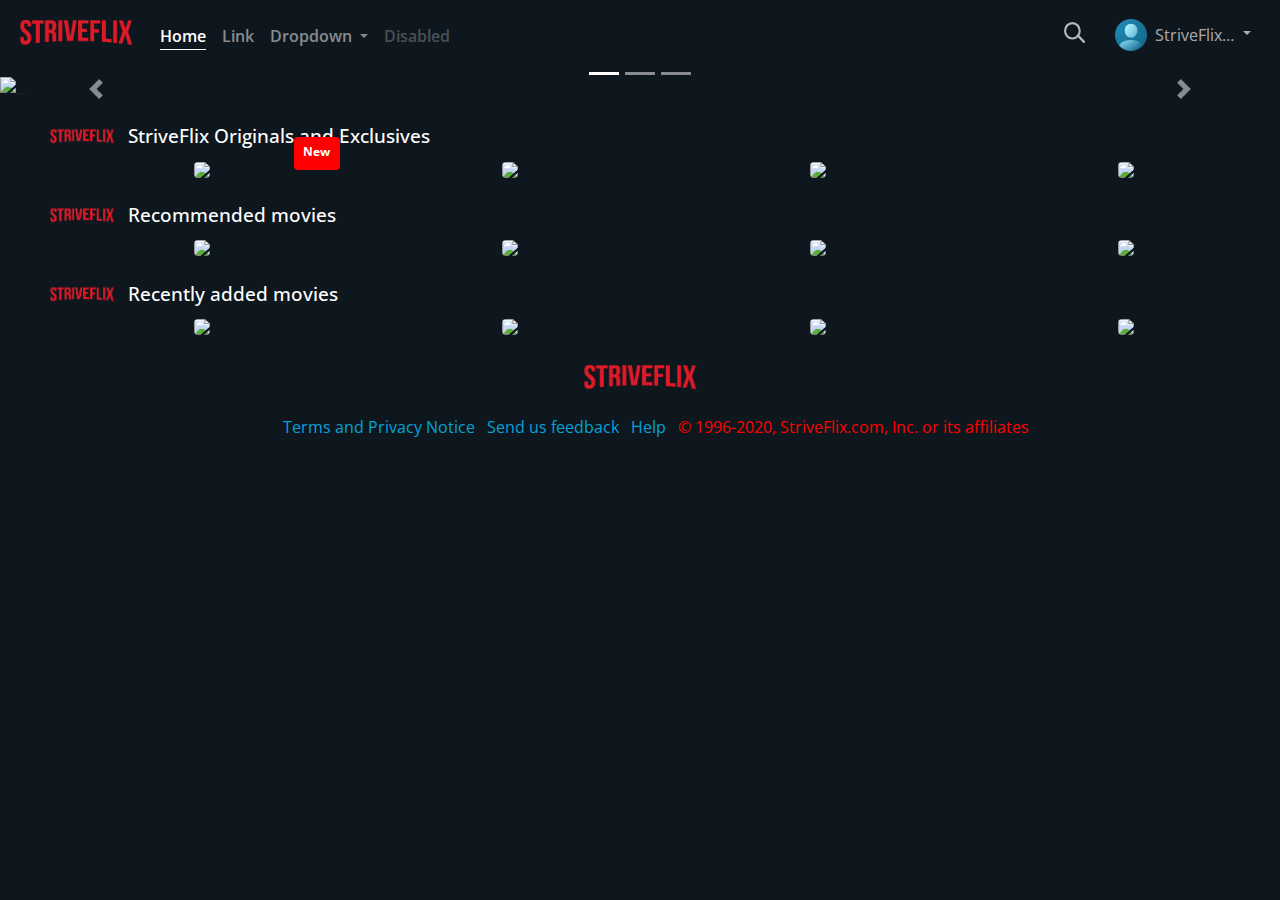
==== homepage/index.html @ d41bb5f8 "new update" ====
<!DOCTYPE html>
<html lang="en">
  <head>
    <meta charset="UTF-8" />
    <meta name="viewport" content="width=device-width, initial-scale=1.0" />
    <title>StriveFlix</title>
    <link
      rel="stylesheet"
      href="https://stackpath.bootstrapcdn.com/bootstrap/4.4.1/css/bootstrap.min.css"
      integrity="sha384-Vkoo8x4CGsO3+Hhxv8T/Q5PaXtkKtu6ug5TOeNV6gBiFeWPGFN9MuhOf23Q9Ifjh"
      crossorigin="anonymous"
    />
    <link rel="stylesheet" href="style.css" />
  </head>

  <body>
    <nav class="navbar navbar-expand-lg navbar-dark strive-nav-bg">
      <a class="navbar-brand" href="#">
        <img src="/images/LOGO.png" width="120" />
      </a>
      <button
        class="navbar-toggler"
        type="button"
        data-toggle="collapse"
        data-target="#navbarSupportedContent"
        aria-controls="navbarSupportedContent"
        aria-expanded="false"
        aria-label="Toggle navigation"
      >
        <span class="navbar-toggler-icon"></span>
      </button>

      <div class="collapse navbar-collapse" id="navbarSupportedContent">
        <ul class="navbar-nav mr-auto">
          <li class="nav-item active">
            <a class="nav-link" href="#"
              >Home <span class="sr-only">(current)</span></a
            >
          </li>
          <li class="nav-item">
            <a class="nav-link" href="#">Link</a>
          </li>
          <li class="nav-item dropdown">
            <a
              class="nav-link dropdown-toggle"
              href="#"
              id="navbarDropdown"
              role="button"
              data-toggle="dropdown"
              aria-haspopup="true"
              aria-expanded="false"
            >
              Dropdown
            </a>
            <div class="dropdown-menu" aria-labelledby="navbarDropdown">
              <a class="dropdown-item" href="#">Action</a>
              <a class="dropdown-item" href="#">Another action</a>
              <div class="dropdown-divider"></div>
              <a class="dropdown-item" href="#">Something else here</a>
            </div>
          </li>
          <li class="nav-item">
            <a
              class="nav-link disabled"
              href="#"
              tabindex="-1"
              aria-disabled="true"
              >Disabled</a
            >
          </li>
        </ul>

        <img src="images/lens.svg" class="mr-3" width="22" height="22" />
        <div class="btn-group">
          <button
            type="button"
            class="btn btn-ghost dropdown-toggle"
            data-toggle="dropdown"
            aria-haspopup="true"
            aria-expanded="false"
          >
            <img src="images/adult-1.png" class="mr-1" width="32px" />
            <span>StriveFlix user</span>
          </button>
          <div class="dropdown-menu dropdown-menu-right">
            <button class="dropdown-item" type="button">Action</button>
            <button class="dropdown-item" type="button">Another action</button>
            <button class="dropdown-item" type="button">
              Something else here
            </button>
          </div>
        </div>
      </div>
    </nav>

    <div
      id="carouselExampleIndicators"
      class="carousel slide"
      data-ride="carousel"
    >
      <ol class="carousel-indicators">
        <li
          data-target="#carouselExampleIndicators"
          data-slide-to="0"
          class="active"
        ></li>
        <li data-target="#carouselExampleIndicators" data-slide-to="1"></li>
        <li data-target="#carouselExampleIndicators" data-slide-to="2"></li>
      </ol>
      <div class="carousel-inner">
        <div class="carousel-item active">
          <img src="./carousel/slide1.jpg" class="d-block w-100" alt="..." />
        </div>
        <div class="carousel-item">
          <img src="./carousel/slide2.jpg" class="d-block w-100" alt="..." />
        </div>
        <div class="carousel-item">
          <img src="./carousel/slide3.jpg" class="d-block w-100" alt="..." />
        </div>
      </div>
      <a
        class="carousel-control-prev"
        href="#carouselExampleIndicators"
        role="button"
        data-slide="prev"
      >
        <span class="carousel-control-prev-icon" aria-hidden="true"></span>
        <span class="sr-only">Previous</span>
      </a>
      <a
        class="carousel-control-next"
        href="#carouselExampleIndicators"
        role="button"
        data-slide="next"
      >
        <span class="carousel-control-next-icon" aria-hidden="true"></span>
        <span class="sr-only">Next</span>
      </a>
    </div>
    <main class="container-fluid pl-5 pr-0">
      <img class="prime-logo mb-2 mr-2" src="./images/LOGO.png" />
      <h3 class="mt-4 text-white">StriveFlix Originals and Exclusives</h3>
      <div
        class="row no-gutters row-cols-1 row-cols-sm-2 row-cols-md-3 row-cols-lg-4 mb-4"
      >
        <div class="col text-center mb-3 mb-lg-0 px-1">
          <img class="img-fluid rounded" src="movies/1-1.jpg" />
          <span class="little-element badge">New</span>
        </div>
        <div class="col text-center mb-3 mb-lg-0 px-1">
          <img class="img-fluid rounded" src="movies/1-2.jpg" />
        </div>
        <div class="col text-center mb-3 mb-lg-0 px-1">
          <img class="img-fluid rounded" src="movies/1-3.jpg" />
        </div>
        <div class="col text-center mb-3 mb-lg-0 px-1">
          <img class="img-fluid rounded" src="movies/1-4.jpg" />
        </div>
      </div>
      <img class="prime-logo mb-2 mr-2" src="./images/LOGO.png" />
      <h3 class="text-white">Recommended movies</h3>
      <div
        class="row no-gutters row-cols-1 row-cols-sm-2 row-cols-md-3 row-cols-lg-4 mb-4"
      >
        <div class="col text-center mb-3 mb-lg-0 px-1">
          <img class="img-fluid rounded" src="movies/2-1.jpg" />
        </div>
        <div class="col text-center mb-3 mb-lg-0 px-1">
          <img class="img-fluid rounded" src="movies/2-2.jpg" />
        </div>
        <div class="col text-center mb-3 mb-lg-0 px-1">
          <img class="img-fluid rounded" src="movies/2-3.jpg" />
        </div>
        <div class="col text-center mb-3 mb-lg-0 px-1">
          <img class="img-fluid rounded" src="movies/2-4.jpg" />
        </div>
      </div>
      <img class="prime-logo mb-2 mr-2" src="./images/LOGO.png" />
      <h3 class="text-white">Recently added movies</h3>
      <div
        class="row no-gutters row-cols-1 row-cols-sm-2 row-cols-md-3 row-cols-lg-4 mb-4"
      >
        <div class="col text-center mb-3 mb-lg-0 px-1">
          <img class="img-fluid rounded" src="movies/3-1.jpg" />
        </div>
        <div class="col text-center mb-3 mb-lg-0 px-1">
          <img class="img-fluid rounded" src="movies/3-2.jpg" />
        </div>
        <div class="col text-center mb-3 mb-lg-0 px-1">
          <img class="img-fluid rounded" src="movies/3-3.jpg" />
        </div>
        <div class="col text-center mb-3 mb-lg-0 px-1">
          <img class="img-fluid rounded" src="movies/3-4.jpg" />
        </div>
      </div>
    </main>
    <footer>
      <div class="footer-logo"></div>
      <ul>
        <a href="#"><li>Terms and Privacy Notice</li></a>
        <a href="#">
          <li>Send us feedback</li>
        </a>
        <a href="#"><li>Help</li></a>
        <li>© 1996-2020, StriveFlix.com, Inc. or its affiliates</li>
      </ul>
    </footer>
    <script
      src="https://code.jquery.com/jquery-3.4.1.slim.min.js"
      integrity="sha384-J6qa4849blE2+poT4WnyKhv5vZF5SrPo0iEjwBvKU7imGFAV0wwj1yYfoRSJoZ+n"
      crossorigin="anonymous"
    ></script>
    <script
      src="https://cdn.jsdelivr.net/npm/popper.js@1.16.0/dist/umd/popper.min.js"
      integrity="sha384-Q6E9RHvbIyZFJoft+2mJbHaEWldlvI9IOYy5n3zV9zzTtmI3UksdQRVvoxMfooAo"
      crossorigin="anonymous"
    ></script>
    <script
      src="https://stackpath.bootstrapcdn.com/bootstrap/4.4.1/js/bootstrap.min.js"
      integrity="sha384-wfSDF2E50Y2D1uUdj0O3uMBJnjuUD4Ih7YwaYd1iqfktj0Uod8GCExl3Og8ifwB6"
      crossorigin="anonymous"
    ></script>
  </body>
</html>
---- homepage/style.css ----
@import url("https://fonts.googleapis.com/css2?family=Open+Sans:ital,wght@0,600;1,400&display=swap");

body {
  font-family: "Open Sans", sans-serif;
  background: #0f171e;
}

h3 {
  font-size: 19px;
  display: inline-block;
}

a {
  color: #01a3db;
}

a:hover {
  color: #14b5eb;
}

.prime-logo {
  height: 19px;
  position: relative;
  top: 2px;
}

.strive-nav-bg {
  background-color: #0f171e;
}

.navbar {
  position: fixed;
  top: 0;
  left: 0;
  right: 0;
  z-index: 3;
}

.carousel {
  margin-top: 77px;
}

nav .dropdown-toggle {
  color: rgba(255, 255, 255, 0.65);
}
nav .dropdown-toggle:hover,
nav .dropdown-toggle:focus {
  color: white;
}

/* user account btn */
.btn-ghost.dropdown-toggle span {
  display: inline-block;
  width: 80px;
  position: relative;
  top: 0.5rem;
  text-overflow: ellipsis; /*truncates the text over 80px overflow with three ...*/
  white-space: nowrap;
  overflow: hidden;
}

.nav-link {
  font-weight: 600;
}

.navbar-expand-lg .nav-item .nav-link {
  padding-left: 0;
  padding-right: 0;
  padding-bottom: 0.05rem;
  margin: 8px;
}

.navbar-expand-lg .nav-item.active .nav-link {
  border-bottom: 1px solid white;
}

.little-element {
  color: white;
  background: red;
  position: absolute;
  bottom: 10px;
  right: 16px;
  height: 33px;
  padding: 0.6rem;
}

footer {
  text-align: center;
}

footer .footer-logo {
  display: inline-block;
  width: 120px;
  height: 48px;
  background-image: url("./images/LOGO.png");
  background-repeat: no-repeat;
  background-size: contain;
}

footer ul {
  list-style: none;
}
footer ul li {
  display: inline-block;
  margin-right: 0.5rem;
}

footer ul:last-of-type {
  color: red;
}
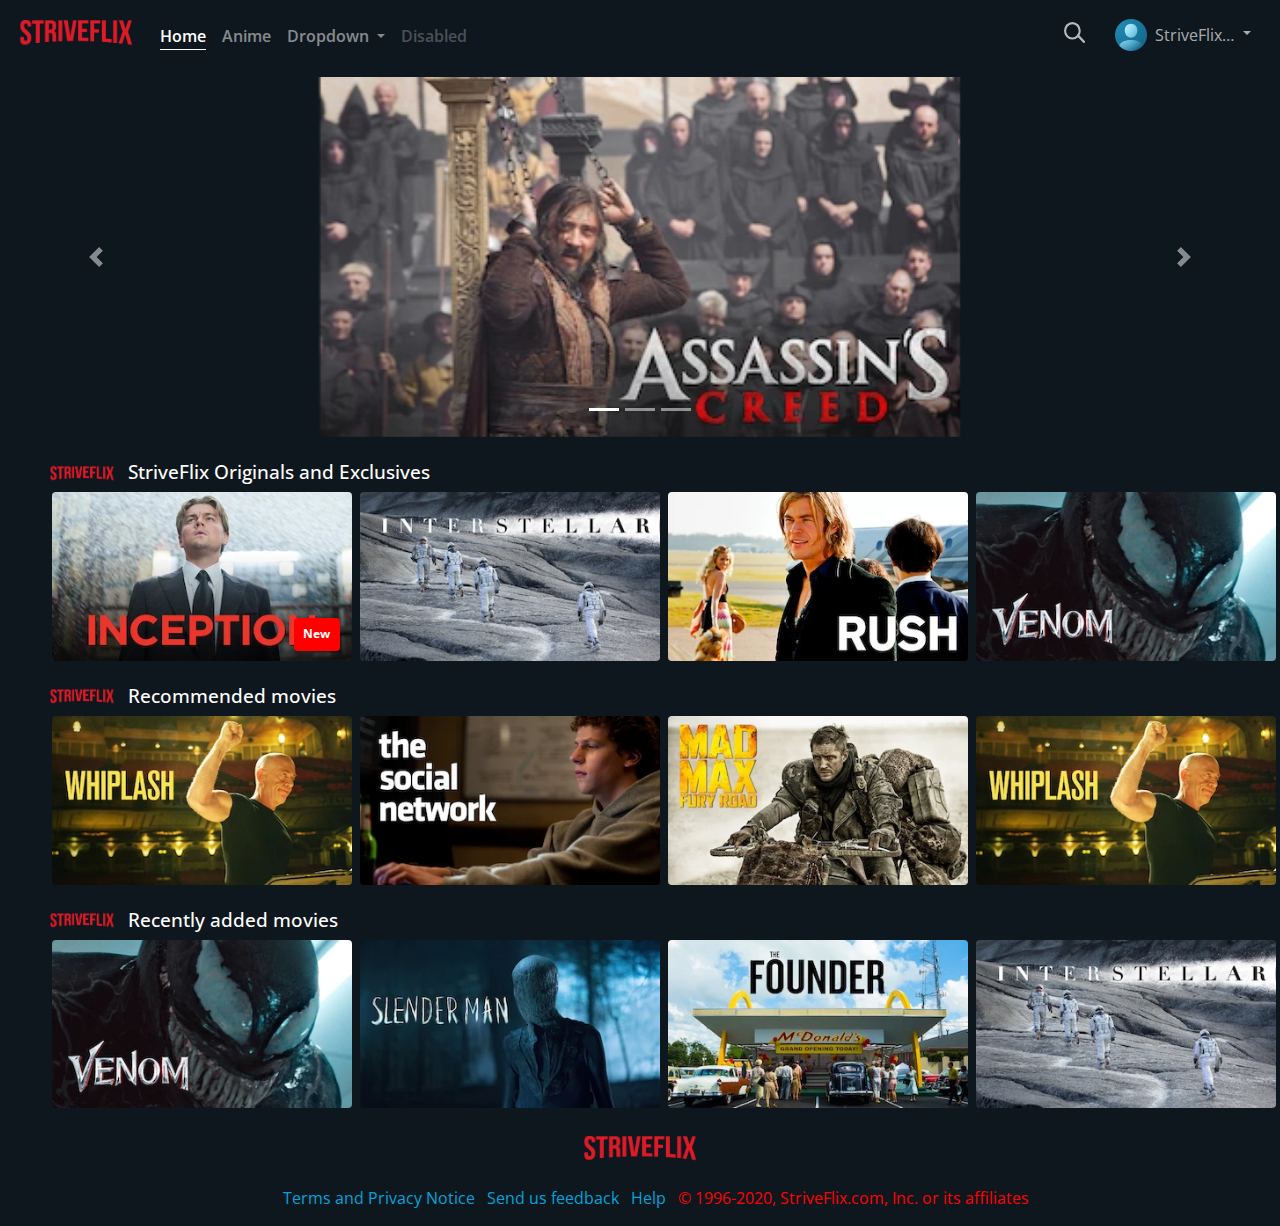
==== commit 85d72182: "update" ====
--- a/homepage/index.html
+++ b/homepage/index.html
@@ -1,224 +1,169 @@
 <!DOCTYPE html>
 <html lang="en">
-  <head>
-    <meta charset="UTF-8" />
-    <meta name="viewport" content="width=device-width, initial-scale=1.0" />
-    <title>StriveFlix</title>
-    <link
-      rel="stylesheet"
-      href="https://stackpath.bootstrapcdn.com/bootstrap/4.4.1/css/bootstrap.min.css"
-      integrity="sha384-Vkoo8x4CGsO3+Hhxv8T/Q5PaXtkKtu6ug5TOeNV6gBiFeWPGFN9MuhOf23Q9Ifjh"
-      crossorigin="anonymous"
-    />
-    <link rel="stylesheet" href="style.css" />
-  </head>
 
-  <body>
-    <nav class="navbar navbar-expand-lg navbar-dark strive-nav-bg">
-      <a class="navbar-brand" href="#">
-        <img src="/images/LOGO.png" width="120" />
-      </a>
-      <button
-        class="navbar-toggler"
-        type="button"
-        data-toggle="collapse"
-        data-target="#navbarSupportedContent"
-        aria-controls="navbarSupportedContent"
-        aria-expanded="false"
-        aria-label="Toggle navigation"
-      >
-        <span class="navbar-toggler-icon"></span>
-      </button>
+<head>
+  <meta charset="UTF-8" />
+  <meta name="viewport" content="width=device-width, initial-scale=1.0" />
+  <title>StriveFlix</title>
+  <link rel="stylesheet" href="https://stackpath.bootstrapcdn.com/bootstrap/4.4.1/css/bootstrap.min.css"
+    integrity="sha384-Vkoo8x4CGsO3+Hhxv8T/Q5PaXtkKtu6ug5TOeNV6gBiFeWPGFN9MuhOf23Q9Ifjh" crossorigin="anonymous" />
+  <link rel="stylesheet" href="style.css" />
+</head>
 
-      <div class="collapse navbar-collapse" id="navbarSupportedContent">
-        <ul class="navbar-nav mr-auto">
-          <li class="nav-item active">
-            <a class="nav-link" href="#"
-              >Home <span class="sr-only">(current)</span></a
-            >
-          </li>
-          <li class="nav-item">
-            <a class="nav-link" href="#">Link</a>
-          </li>
-          <li class="nav-item dropdown">
-            <a
-              class="nav-link dropdown-toggle"
-              href="#"
-              id="navbarDropdown"
-              role="button"
-              data-toggle="dropdown"
-              aria-haspopup="true"
-              aria-expanded="false"
-            >
-              Dropdown
-            </a>
-            <div class="dropdown-menu" aria-labelledby="navbarDropdown">
-              <a class="dropdown-item" href="#">Action</a>
-              <a class="dropdown-item" href="#">Another action</a>
-              <div class="dropdown-divider"></div>
-              <a class="dropdown-item" href="#">Something else here</a>
-            </div>
-          </li>
-          <li class="nav-item">
-            <a
-              class="nav-link disabled"
-              href="#"
-              tabindex="-1"
-              aria-disabled="true"
-              >Disabled</a
-            >
-          </li>
-        </ul>
+<body>
+  <nav class="navbar navbar-expand-lg navbar-dark strive-nav-bg">
+    <a class="navbar-brand" href="#">
+      <img src="images/LOGO.png" width="120" />
+    </a>
+    <button class="navbar-toggler" type="button" data-toggle="collapse" data-target="#navbarSupportedContent"
+      aria-controls="navbarSupportedContent" aria-expanded="false" aria-label="Toggle navigation">
+      <span class="navbar-toggler-icon"></span>
+    </button>
 
-        <img src="images/lens.svg" class="mr-3" width="22" height="22" />
-        <div class="btn-group">
-          <button
-            type="button"
-            class="btn btn-ghost dropdown-toggle"
-            data-toggle="dropdown"
-            aria-haspopup="true"
-            aria-expanded="false"
-          >
-            <img src="images/adult-1.png" class="mr-1" width="32px" />
-            <span>StriveFlix user</span>
+    <div class="collapse navbar-collapse" id="navbarSupportedContent">
+      <ul class="navbar-nav mr-auto">
+        <li class="nav-item active">
+          <a class="nav-link" href="#">Home <span class="sr-only">(current)</span></a>
+        </li>
+        <li class="nav-item">
+          <a class="nav-link" href="/page4/index.html">Anime</a>
+        </li>
+        <li class="nav-item dropdown">
+          <a class="nav-link dropdown-toggle" href="#" id="navbarDropdown" role="button" data-toggle="dropdown"
+            aria-haspopup="true" aria-expanded="false">
+            Dropdown
+          </a>
+          <div class="dropdown-menu" aria-labelledby="navbarDropdown">
+            <a class="dropdown-item" href="#">Action</a>
+            <a class="dropdown-item" href="#">Another action</a>
+            <div class="dropdown-divider"></div>
+            <a class="dropdown-item" href="#">Something else here</a>
+          </div>
+        </li>
+        <li class="nav-item">
+          <a class="nav-link disabled" href="#" tabindex="-1" aria-disabled="true">Disabled</a>
+        </li>
+      </ul>
+
+      <img src="images/lens.svg" class="mr-3" width="22" height="22" />
+      <div class="btn-group">
+        <button type="button" class="btn btn-ghost dropdown-toggle" data-toggle="dropdown" aria-haspopup="true"
+          aria-expanded="false">
+          <img src="images/adult-1.png" class="mr-1" width="32px" />
+          <span>StriveFlix user</span>
+        </button>
+        <div class="dropdown-menu dropdown-menu-right">
+          <button class="dropdown-item" type="button">Action</button>
+          <button class="dropdown-item" type="button">Another action</button>
+          <button class="dropdown-item" type="button">
+            Something else here
           </button>
-          <div class="dropdown-menu dropdown-menu-right">
-            <button class="dropdown-item" type="button">Action</button>
-            <button class="dropdown-item" type="button">Another action</button>
-            <button class="dropdown-item" type="button">
-              Something else here
-            </button>
-          </div>
         </div>
       </div>
-    </nav>
+    </div>
+  </nav>
 
-    <div
-      id="carouselExampleIndicators"
-      class="carousel slide"
-      data-ride="carousel"
-    >
-      <ol class="carousel-indicators">
-        <li
-          data-target="#carouselExampleIndicators"
-          data-slide-to="0"
-          class="active"
-        ></li>
-        <li data-target="#carouselExampleIndicators" data-slide-to="1"></li>
-        <li data-target="#carouselExampleIndicators" data-slide-to="2"></li>
-      </ol>
-      <div class="carousel-inner">
-        <div class="carousel-item active">
-          <img src="./carousel/slide1.jpg" class="d-block w-100" alt="..." />
-        </div>
-        <div class="carousel-item">
-          <img src="./carousel/slide2.jpg" class="d-block w-100" alt="..." />
-        </div>
-        <div class="carousel-item">
-          <img src="./carousel/slide3.jpg" class="d-block w-100" alt="..." />
-        </div>
+  <div id="carouselExampleIndicators" class="carousel slide" data-ride="carousel">
+    <ol class="carousel-indicators">
+      <li data-target="#carouselExampleIndicators" data-slide-to="0" class="active"></li>
+      <li data-target="#carouselExampleIndicators" data-slide-to="1"></li>
+      <li data-target="#carouselExampleIndicators" data-slide-to="2"></li>
+    </ol>
+    <div class="carousel-inner">
+      <div class="carousel-item active">
+        <img src="images/asc.webp" class="d-block" style="width: 50vw; margin-left: 25vw;" alt="..." />
       </div>
-      <a
-        class="carousel-control-prev"
-        href="#carouselExampleIndicators"
-        role="button"
-        data-slide="prev"
-      >
-        <span class="carousel-control-prev-icon" aria-hidden="true"></span>
-        <span class="sr-only">Previous</span>
+      <div class="carousel-item">
+        <img src="images/django.webp" class="d-block" style="width: 50vw; margin-left: 25vw;" alt="..." />
+      </div>
+      <div class="carousel-item">
+        <img src="images/fate stay night.webp" class="d-block" style="width: 50vw; margin-left: 25vw;" alt="..." />
+      </div>
+    </div>
+    <a class="carousel-control-prev" href="#carouselExampleIndicators" role="button" data-slide="prev">
+      <span class="carousel-control-prev-icon" aria-hidden="true"></span>
+      <span class="sr-only">Previous</span>
+    </a>
+    <a class="carousel-control-next" href="#carouselExampleIndicators" role="button" data-slide="next">
+      <span class="carousel-control-next-icon" aria-hidden="true"></span>
+      <span class="sr-only">Next</span>
+    </a>
+  </div>
+  <main class="container-fluid pl-5 pr-0">
+    <img class="prime-logo mb-2 mr-2" src="images/LOGO.png" />
+    <h3 class=" mt-4 text-white">StriveFlix Originals and Exclusives</h3>
+    <div class="row no-gutters row-cols-1 row-cols-sm-2 row-cols-md-3 row-cols-lg-4 mb-4">
+      <div class="col text-center mb-3 mb-lg-0 px-1">
+        <img class="img-fluid rounded" src="images/inception.webp" />
+        <span class="little-element badge">New</span>
+      </div>
+      <div class="col text-center mb-3 mb-lg-0 px-1">
+        <img class="img-fluid rounded" src="images/interstellar.webp" />
+      </div>
+      <div class="col text-center mb-3 mb-lg-0 px-1">
+        <img class="img-fluid rounded" src="images/rush.webp" />
+      </div>
+      <div class="col text-center mb-3 mb-lg-0 px-1">
+        <img class="img-fluid rounded" src="images/venom.webp" />
+      </div>
+    </div>
+    <img class="prime-logo mb-2 mr-2" src="images/LOGO.png" />
+    <h3 class="text-white">Recommended movies</h3>
+    <div class="row no-gutters row-cols-1 row-cols-sm-2 row-cols-md-3 row-cols-lg-4 mb-4">
+      <div class="col text-center mb-3 mb-lg-0 px-1">
+        <img class="img-fluid rounded" src="images/whiplash.webp" />
+      </div>
+      <div class="col text-center mb-3 mb-lg-0 px-1">
+        <img class="img-fluid rounded" src="images/social.webp" />
+      </div>
+      <div class="col text-center mb-3 mb-lg-0 px-1">
+        <img class="img-fluid rounded" src="images/madmax.webp" />
+      </div>
+      <div class="col text-center mb-3 mb-lg-0 px-1">
+        <img class="img-fluid rounded" src="images/whiplash.webp" />
+      </div>
+    </div>
+    <img class="prime-logo mb-2 mr-2" src="./images/LOGO.png" />
+    <h3 class="text-white">Recently added movies</h3>
+    <div class="row no-gutters row-cols-1 row-cols-sm-2 row-cols-md-3 row-cols-lg-4 mb-4">
+      <div class="col text-center mb-3 mb-lg-0 px-1">
+        <img class="img-fluid rounded" src="images/venom.webp" />
+      </div>
+      <div class="col text-center mb-3 mb-lg-0 px-1">
+        <img class="img-fluid rounded" src="images/slender.webp" />
+      </div>
+      <div class="col text-center mb-3 mb-lg-0 px-1">
+        <img class="img-fluid rounded" src="images/founder.webp" />
+      </div>
+      <div class="col text-center mb-3 mb-lg-0 px-1">
+        <img class="img-fluid rounded" src="images/interstellar.webp" />
+      </div>
+    </div>
+  </main>
+  <footer>
+    <div class="footer-logo"></div>
+    <ul>
+      <a href="#">
+        <li>Terms and Privacy Notice</li>
       </a>
-      <a
-        class="carousel-control-next"
-        href="#carouselExampleIndicators"
-        role="button"
-        data-slide="next"
-      >
-        <span class="carousel-control-next-icon" aria-hidden="true"></span>
-        <span class="sr-only">Next</span>
+      <a href="#">
+        <li>Send us feedback</li>
       </a>
-    </div>
-    <main class="container-fluid pl-5 pr-0">
-      <img class="prime-logo mb-2 mr-2" src="./images/LOGO.png" />
-      <h3 class="mt-4 text-white">StriveFlix Originals and Exclusives</h3>
-      <div
-        class="row no-gutters row-cols-1 row-cols-sm-2 row-cols-md-3 row-cols-lg-4 mb-4"
-      >
-        <div class="col text-center mb-3 mb-lg-0 px-1">
-          <img class="img-fluid rounded" src="movies/1-1.jpg" />
-          <span class="little-element badge">New</span>
-        </div>
-        <div class="col text-center mb-3 mb-lg-0 px-1">
-          <img class="img-fluid rounded" src="movies/1-2.jpg" />
-        </div>
-        <div class="col text-center mb-3 mb-lg-0 px-1">
-          <img class="img-fluid rounded" src="movies/1-3.jpg" />
-        </div>
-        <div class="col text-center mb-3 mb-lg-0 px-1">
-          <img class="img-fluid rounded" src="movies/1-4.jpg" />
-        </div>
-      </div>
-      <img class="prime-logo mb-2 mr-2" src="./images/LOGO.png" />
-      <h3 class="text-white">Recommended movies</h3>
-      <div
-        class="row no-gutters row-cols-1 row-cols-sm-2 row-cols-md-3 row-cols-lg-4 mb-4"
-      >
-        <div class="col text-center mb-3 mb-lg-0 px-1">
-          <img class="img-fluid rounded" src="movies/2-1.jpg" />
-        </div>
-        <div class="col text-center mb-3 mb-lg-0 px-1">
-          <img class="img-fluid rounded" src="movies/2-2.jpg" />
-        </div>
-        <div class="col text-center mb-3 mb-lg-0 px-1">
-          <img class="img-fluid rounded" src="movies/2-3.jpg" />
-        </div>
-        <div class="col text-center mb-3 mb-lg-0 px-1">
-          <img class="img-fluid rounded" src="movies/2-4.jpg" />
-        </div>
-      </div>
-      <img class="prime-logo mb-2 mr-2" src="./images/LOGO.png" />
-      <h3 class="text-white">Recently added movies</h3>
-      <div
-        class="row no-gutters row-cols-1 row-cols-sm-2 row-cols-md-3 row-cols-lg-4 mb-4"
-      >
-        <div class="col text-center mb-3 mb-lg-0 px-1">
-          <img class="img-fluid rounded" src="movies/3-1.jpg" />
-        </div>
-        <div class="col text-center mb-3 mb-lg-0 px-1">
-          <img class="img-fluid rounded" src="movies/3-2.jpg" />
-        </div>
-        <div class="col text-center mb-3 mb-lg-0 px-1">
-          <img class="img-fluid rounded" src="movies/3-3.jpg" />
-        </div>
-        <div class="col text-center mb-3 mb-lg-0 px-1">
-          <img class="img-fluid rounded" src="movies/3-4.jpg" />
-        </div>
-      </div>
-    </main>
-    <footer>
-      <div class="footer-logo"></div>
-      <ul>
-        <a href="#"><li>Terms and Privacy Notice</li></a>
-        <a href="#">
-          <li>Send us feedback</li>
-        </a>
-        <a href="#"><li>Help</li></a>
-        <li>© 1996-2020, StriveFlix.com, Inc. or its affiliates</li>
-      </ul>
-    </footer>
-    <script
-      src="https://code.jquery.com/jquery-3.4.1.slim.min.js"
-      integrity="sha384-J6qa4849blE2+poT4WnyKhv5vZF5SrPo0iEjwBvKU7imGFAV0wwj1yYfoRSJoZ+n"
-      crossorigin="anonymous"
-    ></script>
-    <script
-      src="https://cdn.jsdelivr.net/npm/popper.js@1.16.0/dist/umd/popper.min.js"
-      integrity="sha384-Q6E9RHvbIyZFJoft+2mJbHaEWldlvI9IOYy5n3zV9zzTtmI3UksdQRVvoxMfooAo"
-      crossorigin="anonymous"
-    ></script>
-    <script
-      src="https://stackpath.bootstrapcdn.com/bootstrap/4.4.1/js/bootstrap.min.js"
-      integrity="sha384-wfSDF2E50Y2D1uUdj0O3uMBJnjuUD4Ih7YwaYd1iqfktj0Uod8GCExl3Og8ifwB6"
-      crossorigin="anonymous"
-    ></script>
-  </body>
-</html>
+      <a href="#">
+        <li>Help</li>
+      </a>
+      <li>© 1996-2020, StriveFlix.com, Inc. or its affiliates</li>
+    </ul>
+  </footer>
+  <script src="https://code.jquery.com/jquery-3.4.1.slim.min.js"
+    integrity="sha384-J6qa4849blE2+poT4WnyKhv5vZF5SrPo0iEjwBvKU7imGFAV0wwj1yYfoRSJoZ+n" crossorigin="anonymous">
+  </script>
+  <script src="https://cdn.jsdelivr.net/npm/popper.js@1.16.0/dist/umd/popper.min.js"
+    integrity="sha384-Q6E9RHvbIyZFJoft+2mJbHaEWldlvI9IOYy5n3zV9zzTtmI3UksdQRVvoxMfooAo" crossorigin="anonymous">
+  </script>
+  <script src="https://stackpath.bootstrapcdn.com/bootstrap/4.4.1/js/bootstrap.min.js"
+    integrity="sha384-wfSDF2E50Y2D1uUdj0O3uMBJnjuUD4Ih7YwaYd1iqfktj0Uod8GCExl3Og8ifwB6" crossorigin="anonymous">
+  </script>
+</body>
+
+</html>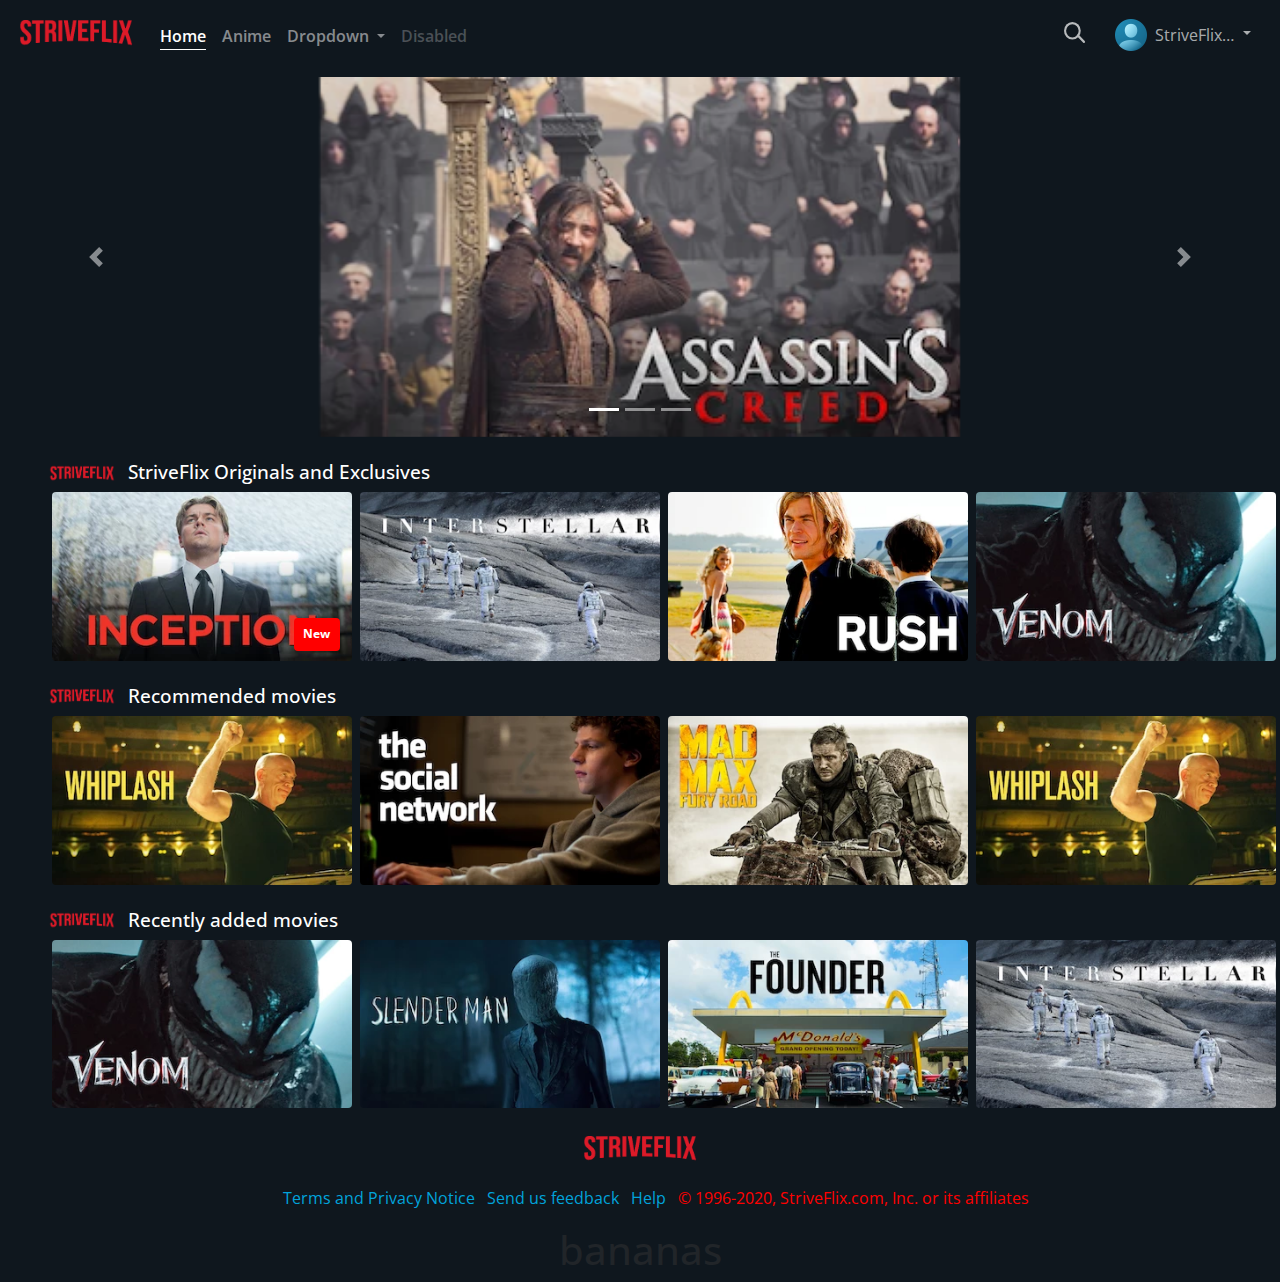
==== commit 1581612a: "something" ====
--- a/homepage/index.html
+++ b/homepage/index.html
@@ -154,6 +154,7 @@
       </a>
       <li>© 1996-2020, StriveFlix.com, Inc. or its affiliates</li>
     </ul>
+    <h1>bananas</h1>
   </footer>
   <script src="https://code.jquery.com/jquery-3.4.1.slim.min.js"
     integrity="sha384-J6qa4849blE2+poT4WnyKhv5vZF5SrPo0iEjwBvKU7imGFAV0wwj1yYfoRSJoZ+n" crossorigin="anonymous">
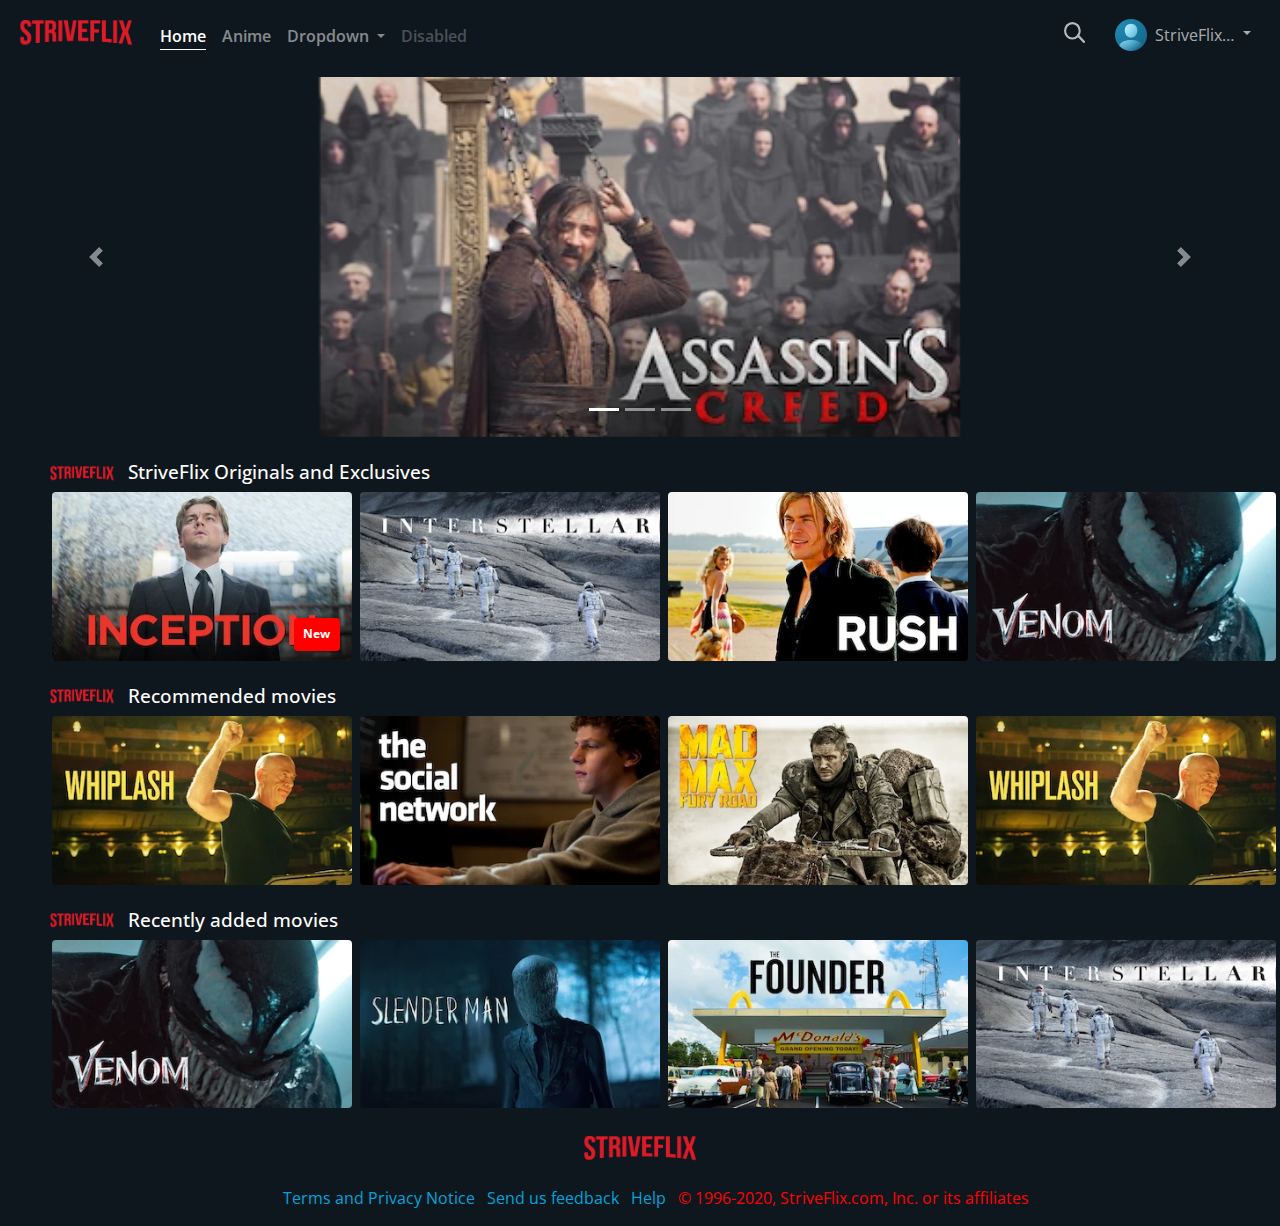
==== commit 4333a258: "mesgae giu<sogv" ====
--- a/homepage/index.html
+++ b/homepage/index.html
@@ -154,7 +154,6 @@
       </a>
       <li>© 1996-2020, StriveFlix.com, Inc. or its affiliates</li>
     </ul>
-    <h1>bananas</h1>
   </footer>
   <script src="https://code.jquery.com/jquery-3.4.1.slim.min.js"
     integrity="sha384-J6qa4849blE2+poT4WnyKhv5vZF5SrPo0iEjwBvKU7imGFAV0wwj1yYfoRSJoZ+n" crossorigin="anonymous">
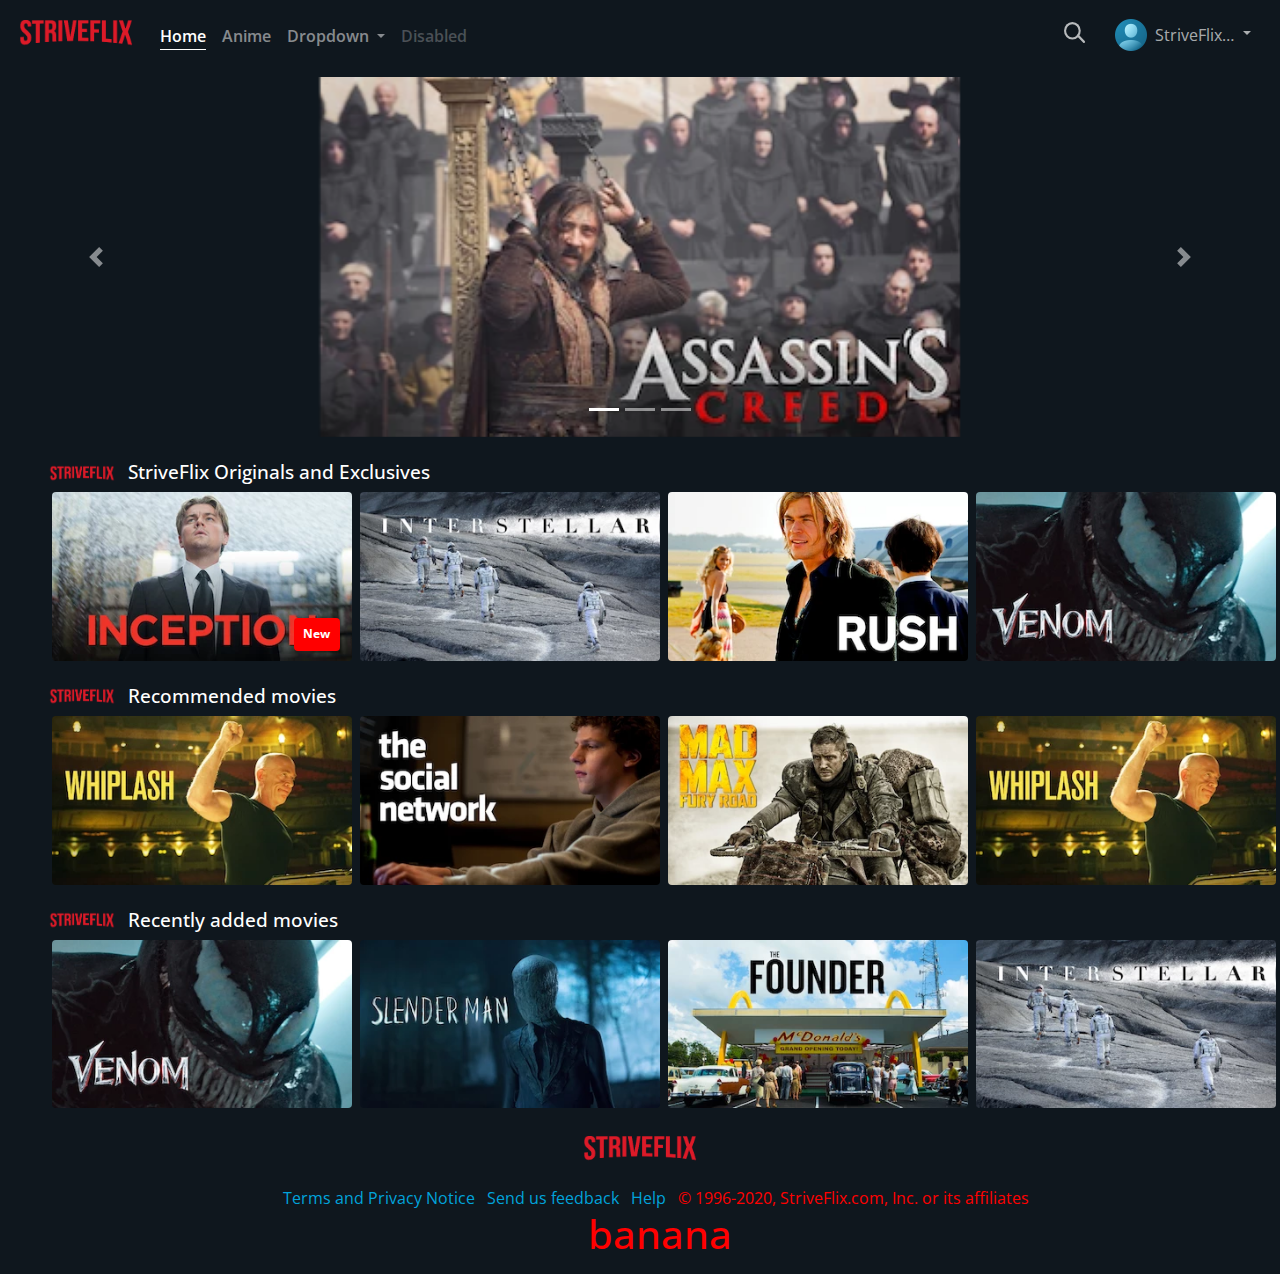
==== commit 71b5456d: "banan" ====
--- a/homepage/index.html
+++ b/homepage/index.html
@@ -153,6 +153,7 @@
         <li>Help</li>
       </a>
       <li>© 1996-2020, StriveFlix.com, Inc. or its affiliates</li>
+      <h1>banana</h1>
     </ul>
   </footer>
   <script src="https://code.jquery.com/jquery-3.4.1.slim.min.js"
